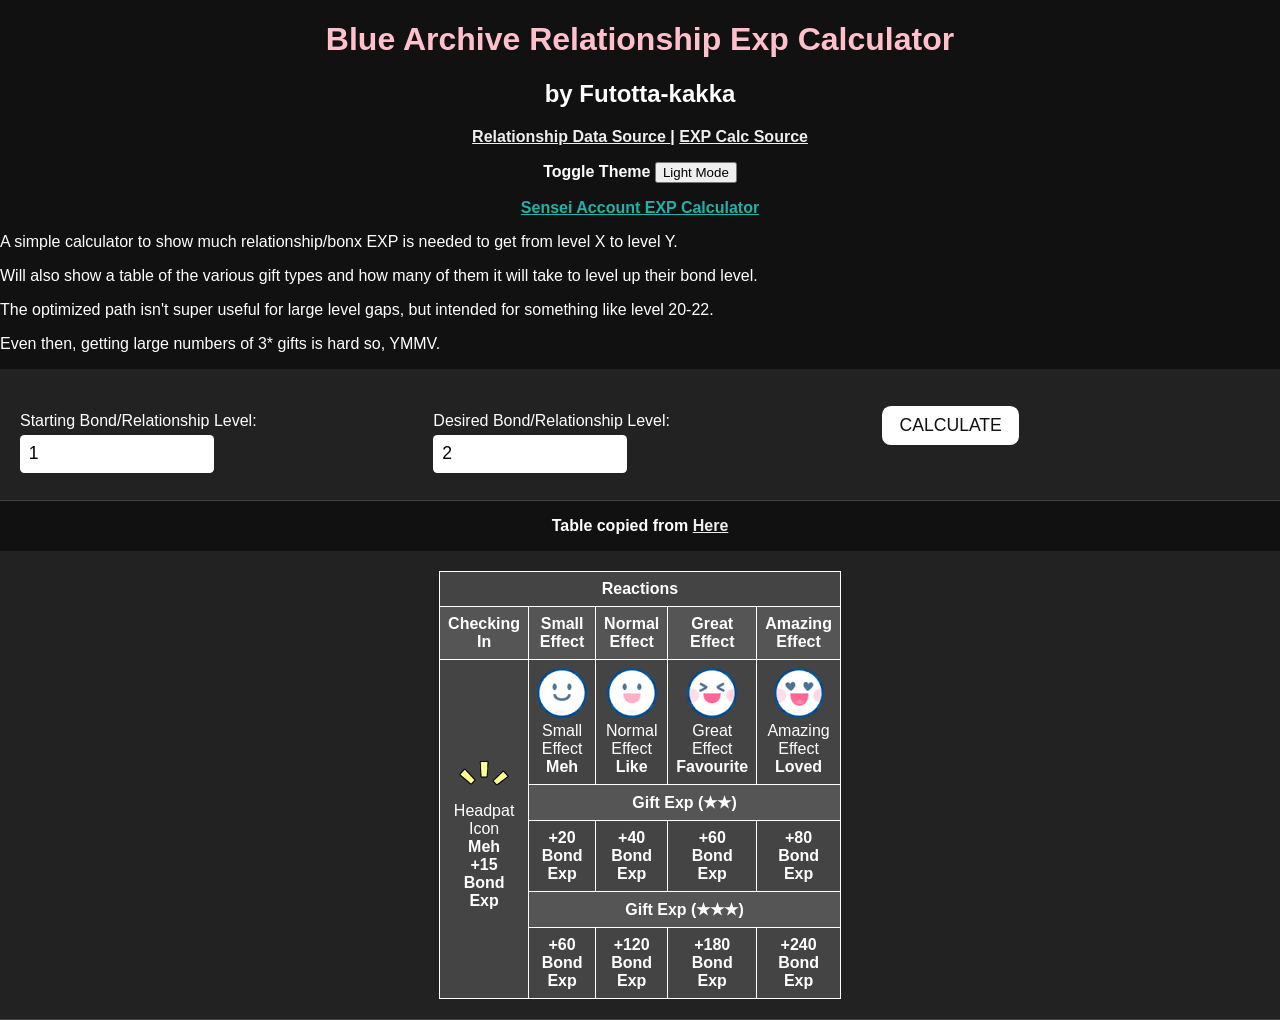
==== bondEXPCalc.html @ e3170334 "added pink and lightseagreen colors" ====
<!DOCTYPE html>
<html>
<head>
    <title>Bond EXP Calculator</title>
    <link id="theme-style" rel="stylesheet" type="text/css" href="css/darktheme.css">
</head>
<body>
    <h1 style="color: pink">Blue Archive Relationship Exp Calculator</h1>
   <h2>by Futotta-kakka</h2>
   <h3><a href="https://bluearchive.fandom.com/wiki/Affection"> Relationship Data Source </a> | <a
         href="https://github.com/Futottakakka/bluearchive-expcalc/tree/main"> EXP Calc Source </a></h3>
   <h3>Toggle Theme <button id="theme-toggle">Light Mode</button></h3>
   <h3><a href="expcalc.html" style="color: lightseagreen">Sensei Account EXP Calculator</a></h3>
   <p>
    <p>A simple calculator to show much relationship/bonx EXP is needed to get from level X to level Y.</p>
    <p>Will also show a table of the various gift types and how many of them it will take to level up their bond level.</p>
    <p>The optimized path isn't super useful for large level gaps, but intended for something like level 20-22.</p>
    <p>Even then, getting large numbers of 3* gifts is hard so, YMMV.</p>
   </p>
    <div class="form-group">
        <div>
            <label for="start">Starting Bond/Relationship Level:</label>
            <input type="number" id="start" name="start" min="1" max="100" value=1 required>
        </div>
        <div>
            <label for="end">Desired Bond/Relationship Level:</label>
            <input type="number" id="end" name="end" min="2" max="100" value=2 required>
        </div>
        <div>
            <input type="button" id="calculate" value="Calculate">
        </div>
    </div>
    <h3> Table copied from <a href="https://bluearchive.fandom.com/wiki/Affection#Effect"> Here</a></h3>
    <div class="form-group">
        <table>
            <tbody>
               <tr>
                  <td colspan="5"><b>Reactions</b></td>
               </tr>
               <tr>
                  <td><b>Checking In</b></td>
                  <td><b>Small Effect</b></td>
                  <td><b>Normal Effect</b></td>
                  <td><b>Great Effect</b></td>
                  <td><b>Amazing Effect</b></td>
               </tr>
               <tr>
                  <td rowspan="5"><a href="img/Headpat_Icon.webp"><img alt="Headpat Icon" src="img/Headpat_Icon.webp"></a>
                     <span>Headpat Icon</span>
                     <br><b>Meh</b>
                     <br><b>+15 Bond Exp</b>
                  </td>
                  <td><a href="img/Small_Effect.webp"><img alt="Small Effect" src="img/Small_Effect.webp"></a>
                     <span>Small Effect
                     </span>
                     <br><b>Meh</b>
                     <br>
                  </td>
                  <td><a href="img/Normal_Effect.webp"><img alt="Normal Effect" src="img/Normal_Effect.webp"></a>
                     <span>Normal Effect
                     </span>
                     <br><b>Like</b>
                     <br>
                  </td>
                  <td><a href="img/Great_Effect.webp"><img alt="Great Effect" src="img/Great_Effect.webp"></a>
                     <span>Great Effect
                     </span>
                     <br><b>Favourite</b>
                  </td>
                  <td><a href="img/Amazing_Effect.webp"><img alt="Amazing Effect" src="img/Amazing_Effect.webp"></a>
                     <span>Amazing Effect
                     </span>
                     <br><b>Loved</b>
                  </td>
               </tr>
               <tr>
                  <td colspan="4"><b>Gift Exp (★★)</b></td>
               </tr>
               <tr>
                  <td><b>+20 Bond Exp</b></td>
                  <td><b>+40 Bond Exp</b></td>
                  <td><b>+60 Bond Exp</b></td>
                  <td><b>+80 Bond Exp</b></td>
               </tr>
               <tr>
                  <td colspan="4"><b>Gift Exp (★★★)</b></td>
               </tr>
               <tr>
                  <td><b>+60 Bond Exp</b></td>
                  <td><b>+120 Bond Exp</b></td>
                  <td><b>+180 Bond Exp</b></td>
                  <td><b>+240 Bond Exp</b></td>
               </tr>
            </tbody>
         </table> 
    </div>
    <div id="result">
        <!-- Results will be displayed here -->
    </div>
    <script src="scripts/bondexpcalc.js"></script>
</body>
</html>
---- css/darktheme.css ----
body {
    background-color: #111;
    color: #fff;
    font-family: Arial, sans-serif;
    margin: 0;
    padding: 0;
    margin: 0 auto;
    max-width: 1280px;
}

select {
    font-size: 1.1em;
    padding: 0.5em;
    border: none;
    border-radius: 0.25em;
    background-color: #fff;
    color: #111;
    width: 10em;
    cursor: pointer;
}

a {
    color: #eee
}

h1 {
    font-size: 2em;
    text-align: center;
}

h2 {
    font-size: 1.5em;
    text-align: center;
}

h3 {
    font-size: 1em;
    text-align: center;
}

h4 {
    font-size: .85em;
    text-align: center;
}

.form-group {
    display: flex;
    flex-direction: row;
    justify-content: space-between;
    align-items: center;
    border-bottom: 1px solid #444;
    padding: 20px 20px;
}

.form-group:nth-child(even) {
    background-color: #222;
}

.form-group>div {
    flex-basis: 33.33%;
}

.form-group label {
    display: block;
    margin-bottom: 5px;
}

label {
    display: inline-block;
    margin: 1em 0 0.5em;
}

input[type="number"] {
    border-radius: 0.25em;
    border: none;
    padding: 0.5em;
    font-size: 1.1em;
    width: 10em;
}

input[type="button"] {
    background-color: #fff;
    border: none;
    border-radius: 0.5em;
    color: #111;
    cursor: pointer;
    font-size: 1.1em;
    margin: 1em 2em 2em 2em;
    padding: 0.5em 1em;
    text-transform: uppercase;
}

input[type="button"]:hover {
    background-color: #ddd;
}

#expNeeded {
    font-size: 1.5em;
    margin: 1em;
    padding: 10px 10px 10px 10px;
    text-align: center;
    border: solid;
}

#details {
    font-size: 1em;
    margin: 1em;
    padding: 10px 10px 10px 10px
}

#calculationDetails {
    font-size: 1em;
    margin: 1em;
    padding: 10px 10px 10px 10px;
    text-align: center;
}

table {
    border-collapse: collapse;
    margin: 1rem 0;
    background-color: #444;
    color: #fff;
    width: 30%;
    margin: 0 auto;
}

th,
td {
    padding: 0.5rem;
    border: 1px solid #fff;
    text-align: center;
}

th {
    background-color: #333;
}

tr:nth-child(even) {
    background-color: #555;
}
.gift-item {
    text-align: center;
}
.gift-item img {
    display: block;
    margin: 0 auto;
}
.gift-item p {
    margin: 0;
}
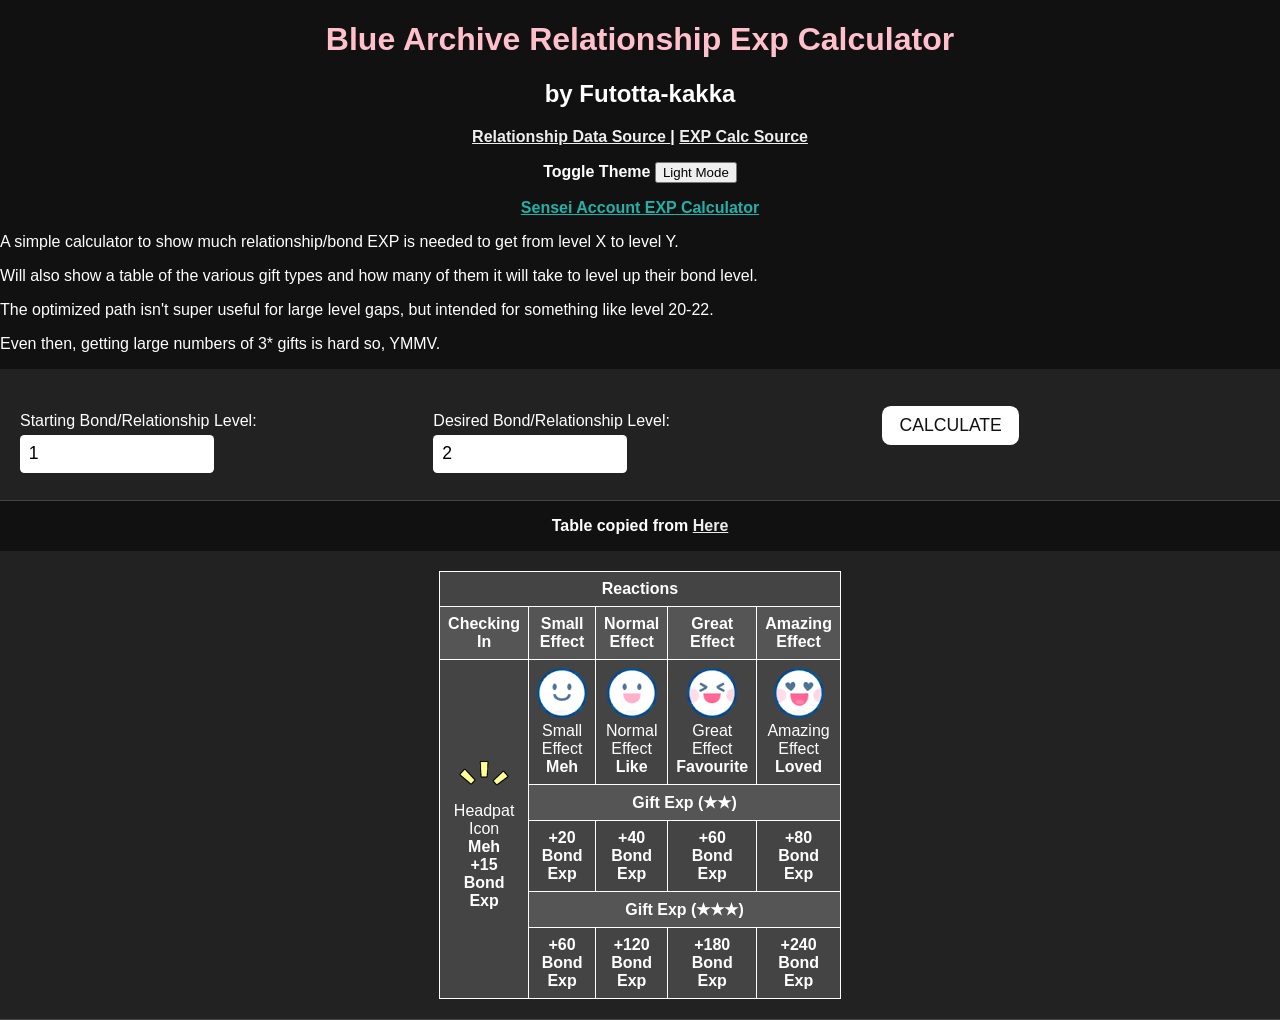
==== commit bb0887a8: "typo" ====
--- a/bondEXPCalc.html
+++ b/bondEXPCalc.html
@@ -3,6 +3,10 @@
 <head>
     <title>Bond EXP Calculator</title>
     <link id="theme-style" rel="stylesheet" type="text/css" href="css/darktheme.css">
+    <link rel="apple-touch-icon" sizes="180x180" href="img/apple-touch-icon.png">
+    <link rel="icon" type="image/png" sizes="32x32" href="img/favicon-32x32.png">
+    <link rel="icon" type="image/png" sizes="16x16" href="img/favicon-16x16.png">
+    <link rel="manifest" href="img/site.webmanifest">
 </head>
 <body>
     <h1 style="color: pink">Blue Archive Relationship Exp Calculator</h1>
@@ -12,7 +16,7 @@
    <h3>Toggle Theme <button id="theme-toggle">Light Mode</button></h3>
    <h3><a href="expcalc.html" style="color: lightseagreen">Sensei Account EXP Calculator</a></h3>
    <p>
-    <p>A simple calculator to show much relationship/bonx EXP is needed to get from level X to level Y.</p>
+    <p>A simple calculator to show much relationship/bond EXP is needed to get from level X to level Y.</p>
     <p>Will also show a table of the various gift types and how many of them it will take to level up their bond level.</p>
     <p>The optimized path isn't super useful for large level gaps, but intended for something like level 20-22.</p>
     <p>Even then, getting large numbers of 3* gifts is hard so, YMMV.</p>
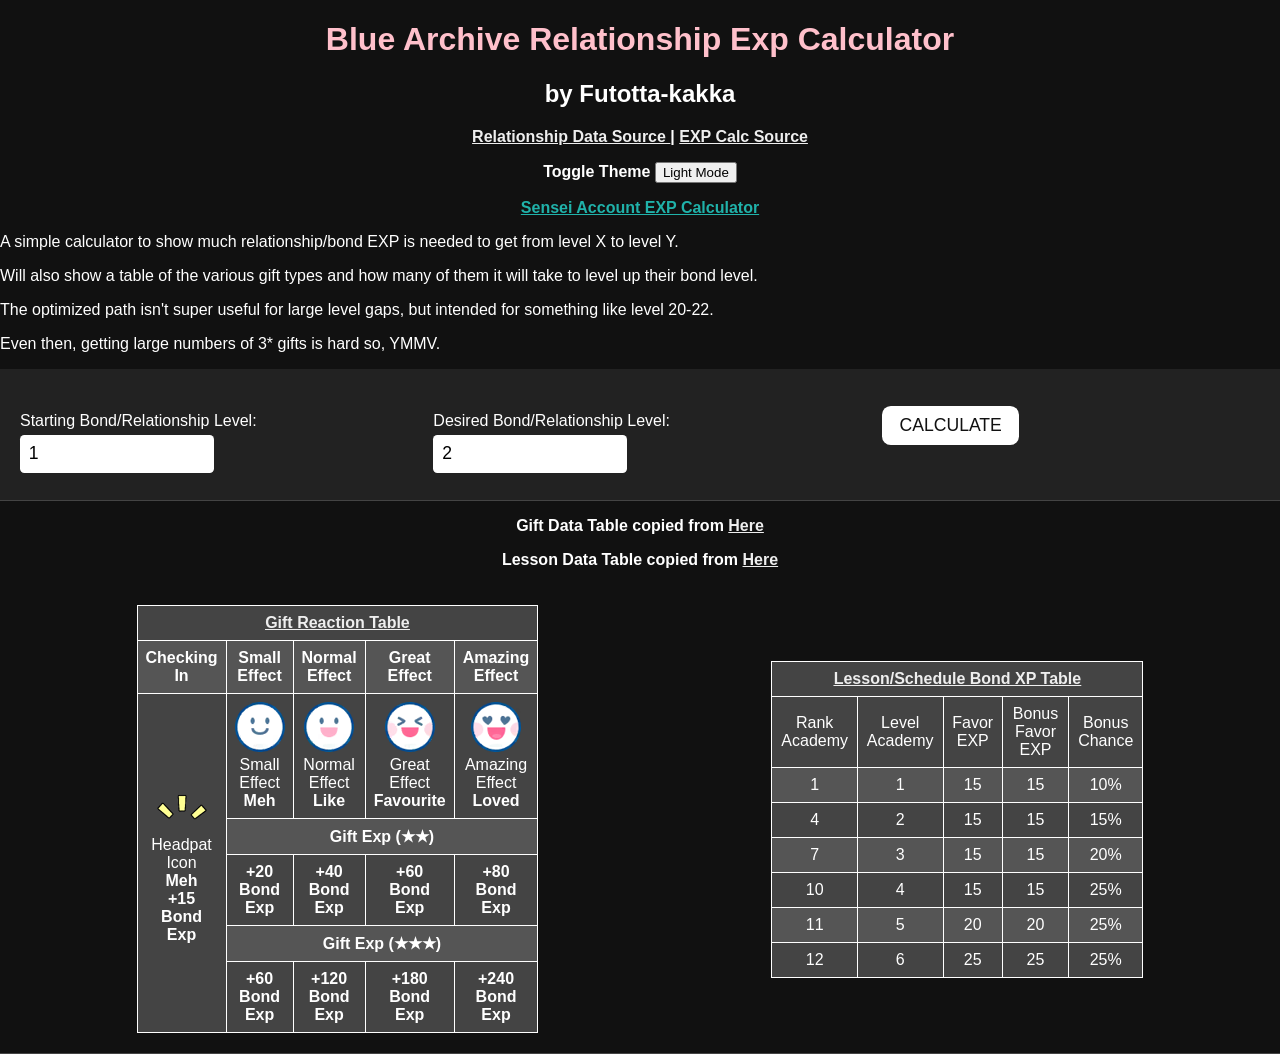
==== commit b6d878c0: "Added schedule/lesson exp table. Formatting for other files." ====
--- a/bondEXPCalc.html
+++ b/bondEXPCalc.html
@@ -1,106 +1,172 @@
 <!DOCTYPE html>
 <html>
+
 <head>
-    <title>Bond EXP Calculator</title>
-    <link id="theme-style" rel="stylesheet" type="text/css" href="css/darktheme.css">
-    <link rel="apple-touch-icon" sizes="180x180" href="img/apple-touch-icon.png">
-    <link rel="icon" type="image/png" sizes="32x32" href="img/favicon-32x32.png">
-    <link rel="icon" type="image/png" sizes="16x16" href="img/favicon-16x16.png">
-    <link rel="manifest" href="img/site.webmanifest">
+   <title>Bond EXP Calculator</title>
+   <link id="theme-style" rel="stylesheet" type="text/css" href="css/darktheme.css">
+   <link rel="apple-touch-icon" sizes="180x180" href="img/apple-touch-icon.png">
+   <link rel="icon" type="image/png" sizes="32x32" href="img/favicon-32x32.png">
+   <link rel="icon" type="image/png" sizes="16x16" href="img/favicon-16x16.png">
+   <link rel="manifest" href="img/site.webmanifest">
 </head>
+
 <body>
-    <h1 style="color: pink">Blue Archive Relationship Exp Calculator</h1>
+   <h1 style="color: pink">Blue Archive Relationship Exp Calculator</h1>
    <h2>by Futotta-kakka</h2>
    <h3><a href="https://bluearchive.fandom.com/wiki/Affection"> Relationship Data Source </a> | <a
          href="https://github.com/Futottakakka/bluearchive-expcalc/tree/main"> EXP Calc Source </a></h3>
    <h3>Toggle Theme <button id="theme-toggle">Light Mode</button></h3>
    <h3><a href="expcalc.html" style="color: lightseagreen">Sensei Account EXP Calculator</a></h3>
    <p>
-    <p>A simple calculator to show much relationship/bond EXP is needed to get from level X to level Y.</p>
-    <p>Will also show a table of the various gift types and how many of them it will take to level up their bond level.</p>
-    <p>The optimized path isn't super useful for large level gaps, but intended for something like level 20-22.</p>
-    <p>Even then, getting large numbers of 3* gifts is hard so, YMMV.</p>
+   <p>A simple calculator to show much relationship/bond EXP is needed to get from level X to level Y.</p>
+   <p>Will also show a table of the various gift types and how many of them it will take to level up their bond level.
    </p>
-    <div class="form-group">
-        <div>
-            <label for="start">Starting Bond/Relationship Level:</label>
-            <input type="number" id="start" name="start" min="1" max="100" value=1 required>
-        </div>
-        <div>
-            <label for="end">Desired Bond/Relationship Level:</label>
-            <input type="number" id="end" name="end" min="2" max="100" value=2 required>
-        </div>
-        <div>
-            <input type="button" id="calculate" value="Calculate">
-        </div>
-    </div>
-    <h3> Table copied from <a href="https://bluearchive.fandom.com/wiki/Affection#Effect"> Here</a></h3>
-    <div class="form-group">
-        <table>
-            <tbody>
-               <tr>
-                  <td colspan="5"><b>Reactions</b></td>
-               </tr>
-               <tr>
-                  <td><b>Checking In</b></td>
-                  <td><b>Small Effect</b></td>
-                  <td><b>Normal Effect</b></td>
-                  <td><b>Great Effect</b></td>
-                  <td><b>Amazing Effect</b></td>
-               </tr>
-               <tr>
-                  <td rowspan="5"><a href="img/Headpat_Icon.webp"><img alt="Headpat Icon" src="img/Headpat_Icon.webp"></a>
-                     <span>Headpat Icon</span>
-                     <br><b>Meh</b>
-                     <br><b>+15 Bond Exp</b>
-                  </td>
-                  <td><a href="img/Small_Effect.webp"><img alt="Small Effect" src="img/Small_Effect.webp"></a>
-                     <span>Small Effect
-                     </span>
-                     <br><b>Meh</b>
-                     <br>
-                  </td>
-                  <td><a href="img/Normal_Effect.webp"><img alt="Normal Effect" src="img/Normal_Effect.webp"></a>
-                     <span>Normal Effect
-                     </span>
-                     <br><b>Like</b>
-                     <br>
-                  </td>
-                  <td><a href="img/Great_Effect.webp"><img alt="Great Effect" src="img/Great_Effect.webp"></a>
-                     <span>Great Effect
-                     </span>
-                     <br><b>Favourite</b>
-                  </td>
-                  <td><a href="img/Amazing_Effect.webp"><img alt="Amazing Effect" src="img/Amazing_Effect.webp"></a>
-                     <span>Amazing Effect
-                     </span>
-                     <br><b>Loved</b>
-                  </td>
-               </tr>
-               <tr>
-                  <td colspan="4"><b>Gift Exp (★★)</b></td>
-               </tr>
-               <tr>
-                  <td><b>+20 Bond Exp</b></td>
-                  <td><b>+40 Bond Exp</b></td>
-                  <td><b>+60 Bond Exp</b></td>
-                  <td><b>+80 Bond Exp</b></td>
-               </tr>
-               <tr>
-                  <td colspan="4"><b>Gift Exp (★★★)</b></td>
-               </tr>
-               <tr>
-                  <td><b>+60 Bond Exp</b></td>
-                  <td><b>+120 Bond Exp</b></td>
-                  <td><b>+180 Bond Exp</b></td>
-                  <td><b>+240 Bond Exp</b></td>
-               </tr>
-            </tbody>
-         </table> 
-    </div>
-    <div id="result">
-        <!-- Results will be displayed here -->
-    </div>
-    <script src="scripts/bondexpcalc.js"></script>
+   <p>The optimized path isn't super useful for large level gaps, but intended for something like level 20-22.</p>
+   <p>Even then, getting large numbers of 3* gifts is hard so, YMMV.</p>
+   </p>
+   <div class="form-group">
+      <div>
+         <label for="start">Starting Bond/Relationship Level:</label>
+         <input type="number" id="start" name="start" min="1" max="100" value=1 required>
+      </div>
+      <div>
+         <label for="end">Desired Bond/Relationship Level:</label>
+         <input type="number" id="end" name="end" min="2" max="100" value=2 required>
+      </div>
+      <div>
+         <input type="button" id="calculate" value="Calculate">
+      </div>
+   </div>
+   <h3> Gift Data Table copied from <a href="https://bluearchive.fandom.com/wiki/Affection#Effect"> Here</a></h3>
+   <h3> Lesson Data Table copied from <a
+         href="https://docs.google.com/spreadsheets/d/1dmB2v7zeR3ja-tjUW92oawNaNGYB1FVtIrE4K8hXE2A/edit#gid=0">Here</a>
+   </h3>
+   <div class="form-group">
+      <table>
+         <tbody>
+            <tr>
+               <td colspan="5"><b><u><a href="https://bluearchive.fandom.com/wiki/Affection#Effect">Gift Reaction
+                           Table</a></u></b></td>
+            </tr>
+            <tr>
+               <td><b>Checking In</b></td>
+               <td><b>Small Effect</b></td>
+               <td><b>Normal Effect</b></td>
+               <td><b>Great Effect</b></td>
+               <td><b>Amazing Effect</b></td>
+            </tr>
+            <tr>
+               <td rowspan="5"><a href="img/Headpat_Icon.webp"><img alt="Headpat Icon" src="img/Headpat_Icon.webp"></a>
+                  <span>Headpat Icon</span>
+                  <br><b>Meh</b>
+                  <br><b>+15 Bond Exp</b>
+               </td>
+               <td><a href="img/Small_Effect.webp"><img alt="Small Effect" src="img/Small_Effect.webp"></a>
+                  <span>Small Effect
+                  </span>
+                  <br><b>Meh</b>
+                  <br>
+               </td>
+               <td><a href="img/Normal_Effect.webp"><img alt="Normal Effect" src="img/Normal_Effect.webp"></a>
+                  <span>Normal Effect
+                  </span>
+                  <br><b>Like</b>
+                  <br>
+               </td>
+               <td><a href="img/Great_Effect.webp"><img alt="Great Effect" src="img/Great_Effect.webp"></a>
+                  <span>Great Effect
+                  </span>
+                  <br><b>Favourite</b>
+               </td>
+               <td><a href="img/Amazing_Effect.webp"><img alt="Amazing Effect" src="img/Amazing_Effect.webp"></a>
+                  <span>Amazing Effect
+                  </span>
+                  <br><b>Loved</b>
+               </td>
+            </tr>
+            <tr>
+               <td colspan="4"><b>Gift Exp (★★)</b></td>
+            </tr>
+            <tr>
+               <td><b>+20 Bond Exp</b></td>
+               <td><b>+40 Bond Exp</b></td>
+               <td><b>+60 Bond Exp</b></td>
+               <td><b>+80 Bond Exp</b></td>
+            </tr>
+            <tr>
+               <td colspan="4"><b>Gift Exp (★★★)</b></td>
+            </tr>
+            <tr>
+               <td><b>+60 Bond Exp</b></td>
+               <td><b>+120 Bond Exp</b></td>
+               <td><b>+180 Bond Exp</b></td>
+               <td><b>+240 Bond Exp</b></td>
+            </tr>
+         </tbody>
+      </table>
+      <table>
+         <tr>
+            <td colspan="5"><b><u><a
+                        href="https://docs.google.com/spreadsheets/d/1dmB2v7zeR3ja-tjUW92oawNaNGYB1FVtIrE4K8hXE2A/edit#gid=0">Lesson/Schedule
+                        Bond XP Table</a></u></b></td>
+         </tr>
+         <tbody>
+            <tr>
+               <td>Rank Academy</td>
+               <td>Level Academy</td>
+               <td>Favor EXP</td>
+               <td>Bonus Favor EXP</td>
+               <td>Bonus Chance</td>
+            </tr>
+            <tr>
+               <td>1</td>
+               <td>1</td>
+               <td>15</td>
+               <td>15</td>
+               <td>10%</td>
+            </tr>
+            <tr>
+               <td>4</td>
+               <td>2</td>
+               <td>15</td>
+               <td>15</td>
+               <td>15%</td>
+            </tr>
+            <tr>
+               <td>7</td>
+               <td>3</td>
+               <td>15</td>
+               <td>15</td>
+               <td>20%</td>
+            </tr>
+            <tr>
+               <td>10</td>
+               <td>4</td>
+               <td>15</td>
+               <td>15</td>
+               <td>25%</td>
+            </tr>
+            <tr>
+               <td>11</td>
+               <td>5</td>
+               <td>20</td>
+               <td>20</td>
+               <td>25%</td>
+            </tr>
+            <tr>
+               <td>12</td>
+               <td>6</td>
+               <td>25</td>
+               <td>25</td>
+               <td>25%</td>
+            </tr>
+         </tbody>
+      </table>
+   </div>
+   <div id="result">
+      <!-- Results will be displayed here -->
+   </div>
+   <script src="scripts/bondexpcalc.js"></script>
 </body>
-</html>
+
+</html>
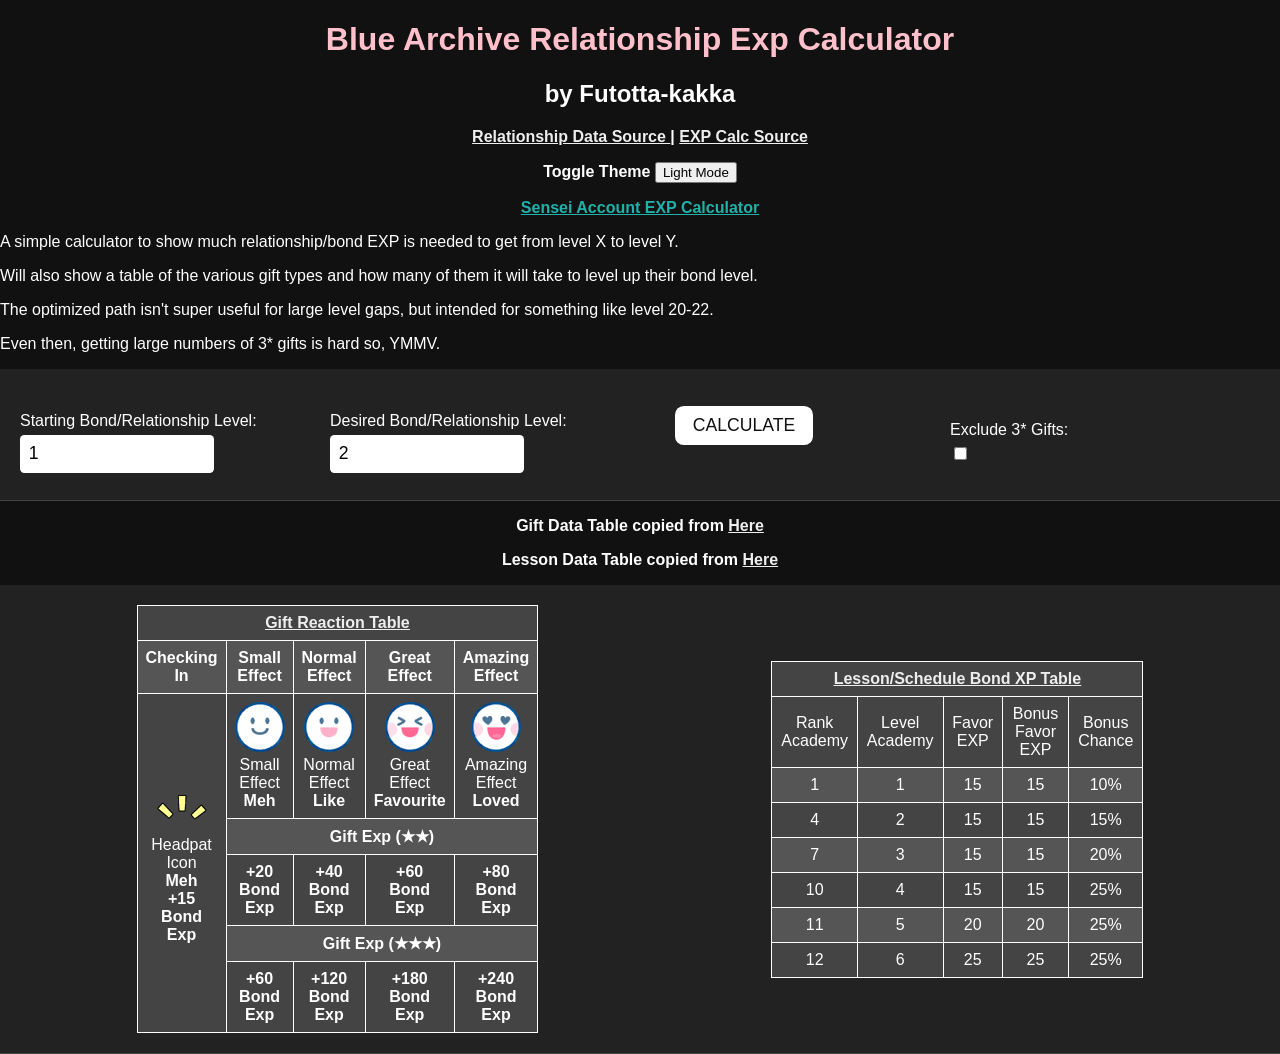
==== commit 01df4518: "Added ability to remove 3* gifts from Bond EXP Calc" ====
--- a/bondEXPCalc.html
+++ b/bondEXPCalc.html
@@ -27,20 +27,27 @@
    <div class="form-group">
       <div>
          <label for="start">Starting Bond/Relationship Level:</label>
-         <input type="number" id="start" name="start" min="1" max="100" value=1 required>
+         <input id="start" max="100" min="1" name="start" required="" type="number" value="1" />
       </div>
       <div>
          <label for="end">Desired Bond/Relationship Level:</label>
-         <input type="number" id="end" name="end" min="2" max="100" value=2 required>
+         <input id="end" max="100" min="2" name="end" required="" type="number" value="2" />
       </div>
       <div>
-         <input type="button" id="calculate" value="Calculate">
+         <input id="calculate" type="button" value="Calculate" />
+      </div>
+      <div>
+         <label for="exclude3Star">Exclude 3* Gifts:</label>
+         <input id="exclude3Star" name="exclude3Star" type="checkbox" />
       </div>
    </div>
    <h3> Gift Data Table copied from <a href="https://bluearchive.fandom.com/wiki/Affection#Effect"> Here</a></h3>
    <h3> Lesson Data Table copied from <a
          href="https://docs.google.com/spreadsheets/d/1dmB2v7zeR3ja-tjUW92oawNaNGYB1FVtIrE4K8hXE2A/edit#gid=0">Here</a>
    </h3>
+   <div id="result">
+      <!-- Results will be displayed here -->
+   </div>
    <div class="form-group">
       <table>
          <tbody>
@@ -91,6 +98,7 @@
                <td><b>+20 Bond Exp</b></td>
                <td><b>+40 Bond Exp</b></td>
                <td><b>+60 Bond Exp</b></td>
+
                <td><b>+80 Bond Exp</b></td>
             </tr>
             <tr>
@@ -163,9 +171,6 @@
          </tbody>
       </table>
    </div>
-   <div id="result">
-      <!-- Results will be displayed here -->
-   </div>
    <script src="scripts/bondexpcalc.js"></script>
 </body>
 
--- a/css/darktheme.css
+++ b/css/darktheme.css
@@ -17,6 +17,24 @@
     color: #111;
     width: 10em;
     cursor: pointer;
+}
+
+.tab {
+    padding: 10px;
+    border: 1px solid #ccc;
+    cursor: pointer;
+}
+
+.active {
+    background-color: #ccc;
+}
+
+.content {
+    display: none;
+}
+
+.content.active {
+    display: block;
 }
 
 a {
@@ -138,13 +156,30 @@
 tr:nth-child(even) {
     background-color: #555;
 }
+
 .gift-item {
     text-align: center;
 }
+
 .gift-item img {
     display: block;
     margin: 0 auto;
 }
+
 .gift-item p {
     margin: 0;
+}
+
+@keyframes highlightResult {
+    from {
+        background-color: #f2f2f2;
+    }
+
+    to {
+        background-color: transparent;
+    }
+}
+
+.highlight {
+    animation: highlightResult 1.5s forwards;
 }
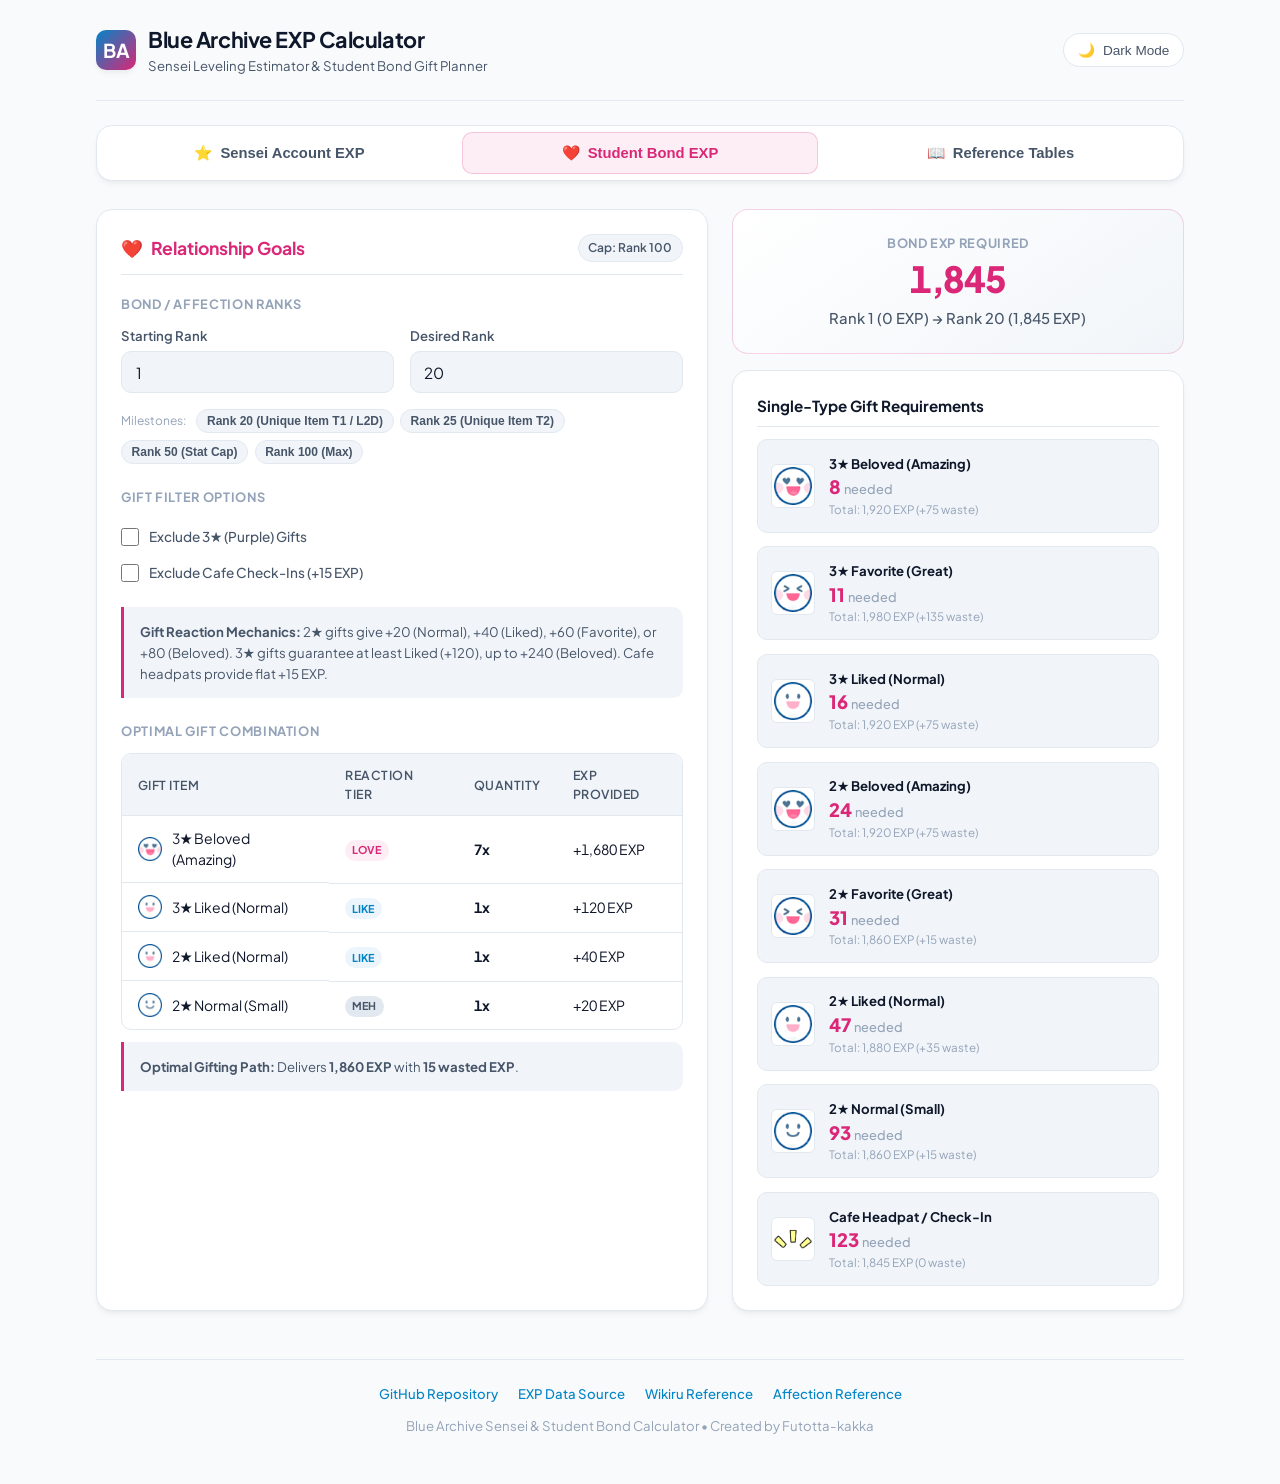
==== commit 8e56265b: "Overhaul UI/UX and modernize Blue Archive EXP & Bond Calculator - Modernize UI to sleek minimalist K" ====
--- a/bondEXPCalc.html
+++ b/bondEXPCalc.html
@@ -1,177 +1,14 @@
 <!DOCTYPE html>
-<html>
-
+<html lang="en">
 <head>
-   <title>Bond EXP Calculator</title>
-   <link id="theme-style" rel="stylesheet" type="text/css" href="css/darktheme.css">
-   <link rel="apple-touch-icon" sizes="180x180" href="img/apple-touch-icon.png">
-   <link rel="icon" type="image/png" sizes="32x32" href="img/favicon-32x32.png">
-   <link rel="icon" type="image/png" sizes="16x16" href="img/favicon-16x16.png">
-   <link rel="manifest" href="img/site.webmanifest">
+  <meta charset="UTF-8">
+  <meta http-equiv="refresh" content="0; url=index.html#bond">
+  <title>Redirecting to Blue Archive Bond EXP Calculator...</title>
+  <script>
+    window.location.replace("index.html#bond");
+  </script>
 </head>
-
-<body>
-   <h1 style="color: pink">Blue Archive Relationship Exp Calculator</h1>
-   <h2>by Futotta-kakka</h2>
-   <h3><a href="https://bluearchive.fandom.com/wiki/Affection"> Relationship Data Source </a> | <a
-         href="https://github.com/Futottakakka/bluearchive-expcalc/tree/main"> EXP Calc Source </a></h3>
-   <h3>Toggle Theme <button id="theme-toggle">Light Mode</button></h3>
-   <h3><a href="expcalc.html" style="color: lightseagreen">Sensei Account EXP Calculator</a></h3>
-   <p>
-   <p>A simple calculator to show much relationship/bond EXP is needed to get from level X to level Y.</p>
-   <p>Will also show a table of the various gift types and how many of them it will take to level up their bond level.
-   </p>
-   <p>The optimized path isn't super useful for large level gaps, but intended for something like level 20-22.</p>
-   <p>Even then, getting large numbers of 3* gifts is hard so, YMMV.</p>
-   </p>
-   <div class="form-group">
-      <div>
-         <label for="start">Starting Bond/Relationship Level:</label>
-         <input id="start" max="100" min="1" name="start" required="" type="number" value="1" />
-      </div>
-      <div>
-         <label for="end">Desired Bond/Relationship Level:</label>
-         <input id="end" max="100" min="2" name="end" required="" type="number" value="2" />
-      </div>
-      <div>
-         <input id="calculate" type="button" value="Calculate" />
-      </div>
-      <div>
-         <label for="exclude3Star">Exclude 3* Gifts:</label>
-         <input id="exclude3Star" name="exclude3Star" type="checkbox" />
-      </div>
-   </div>
-   <h3> Gift Data Table copied from <a href="https://bluearchive.fandom.com/wiki/Affection#Effect"> Here</a></h3>
-   <h3> Lesson Data Table copied from <a
-         href="https://docs.google.com/spreadsheets/d/1dmB2v7zeR3ja-tjUW92oawNaNGYB1FVtIrE4K8hXE2A/edit#gid=0">Here</a>
-   </h3>
-   <div id="result">
-      <!-- Results will be displayed here -->
-   </div>
-   <div class="form-group">
-      <table>
-         <tbody>
-            <tr>
-               <td colspan="5"><b><u><a href="https://bluearchive.fandom.com/wiki/Affection#Effect">Gift Reaction
-                           Table</a></u></b></td>
-            </tr>
-            <tr>
-               <td><b>Checking In</b></td>
-               <td><b>Small Effect</b></td>
-               <td><b>Normal Effect</b></td>
-               <td><b>Great Effect</b></td>
-               <td><b>Amazing Effect</b></td>
-            </tr>
-            <tr>
-               <td rowspan="5"><a href="img/Headpat_Icon.webp"><img alt="Headpat Icon" src="img/Headpat_Icon.webp"></a>
-                  <span>Headpat Icon</span>
-                  <br><b>Meh</b>
-                  <br><b>+15 Bond Exp</b>
-               </td>
-               <td><a href="img/Small_Effect.webp"><img alt="Small Effect" src="img/Small_Effect.webp"></a>
-                  <span>Small Effect
-                  </span>
-                  <br><b>Meh</b>
-                  <br>
-               </td>
-               <td><a href="img/Normal_Effect.webp"><img alt="Normal Effect" src="img/Normal_Effect.webp"></a>
-                  <span>Normal Effect
-                  </span>
-                  <br><b>Like</b>
-                  <br>
-               </td>
-               <td><a href="img/Great_Effect.webp"><img alt="Great Effect" src="img/Great_Effect.webp"></a>
-                  <span>Great Effect
-                  </span>
-                  <br><b>Favourite</b>
-               </td>
-               <td><a href="img/Amazing_Effect.webp"><img alt="Amazing Effect" src="img/Amazing_Effect.webp"></a>
-                  <span>Amazing Effect
-                  </span>
-                  <br><b>Loved</b>
-               </td>
-            </tr>
-            <tr>
-               <td colspan="4"><b>Gift Exp (★★)</b></td>
-            </tr>
-            <tr>
-               <td><b>+20 Bond Exp</b></td>
-               <td><b>+40 Bond Exp</b></td>
-               <td><b>+60 Bond Exp</b></td>
-
-               <td><b>+80 Bond Exp</b></td>
-            </tr>
-            <tr>
-               <td colspan="4"><b>Gift Exp (★★★)</b></td>
-            </tr>
-            <tr>
-               <td><b>+60 Bond Exp</b></td>
-               <td><b>+120 Bond Exp</b></td>
-               <td><b>+180 Bond Exp</b></td>
-               <td><b>+240 Bond Exp</b></td>
-            </tr>
-         </tbody>
-      </table>
-      <table>
-         <tr>
-            <td colspan="5"><b><u><a
-                        href="https://docs.google.com/spreadsheets/d/1dmB2v7zeR3ja-tjUW92oawNaNGYB1FVtIrE4K8hXE2A/edit#gid=0">Lesson/Schedule
-                        Bond XP Table</a></u></b></td>
-         </tr>
-         <tbody>
-            <tr>
-               <td>Rank Academy</td>
-               <td>Level Academy</td>
-               <td>Favor EXP</td>
-               <td>Bonus Favor EXP</td>
-               <td>Bonus Chance</td>
-            </tr>
-            <tr>
-               <td>1</td>
-               <td>1</td>
-               <td>15</td>
-               <td>15</td>
-               <td>10%</td>
-            </tr>
-            <tr>
-               <td>4</td>
-               <td>2</td>
-               <td>15</td>
-               <td>15</td>
-               <td>15%</td>
-            </tr>
-            <tr>
-               <td>7</td>
-               <td>3</td>
-               <td>15</td>
-               <td>15</td>
-               <td>20%</td>
-            </tr>
-            <tr>
-               <td>10</td>
-               <td>4</td>
-               <td>15</td>
-               <td>15</td>
-               <td>25%</td>
-            </tr>
-            <tr>
-               <td>11</td>
-               <td>5</td>
-               <td>20</td>
-               <td>20</td>
-               <td>25%</td>
-            </tr>
-            <tr>
-               <td>12</td>
-               <td>6</td>
-               <td>25</td>
-               <td>25</td>
-               <td>25%</td>
-            </tr>
-         </tbody>
-      </table>
-   </div>
-   <script src="scripts/bondexpcalc.js"></script>
+<body style="font-family: sans-serif; text-align: center; padding-top: 50px; background: #0b0f17; color: #f8fafc;">
+  <p>Redirecting to <a href="index.html#bond" style="color: #f472b6;">Blue Archive Student Bond EXP Calculator</a>...</p>
 </body>
-
 </html>
